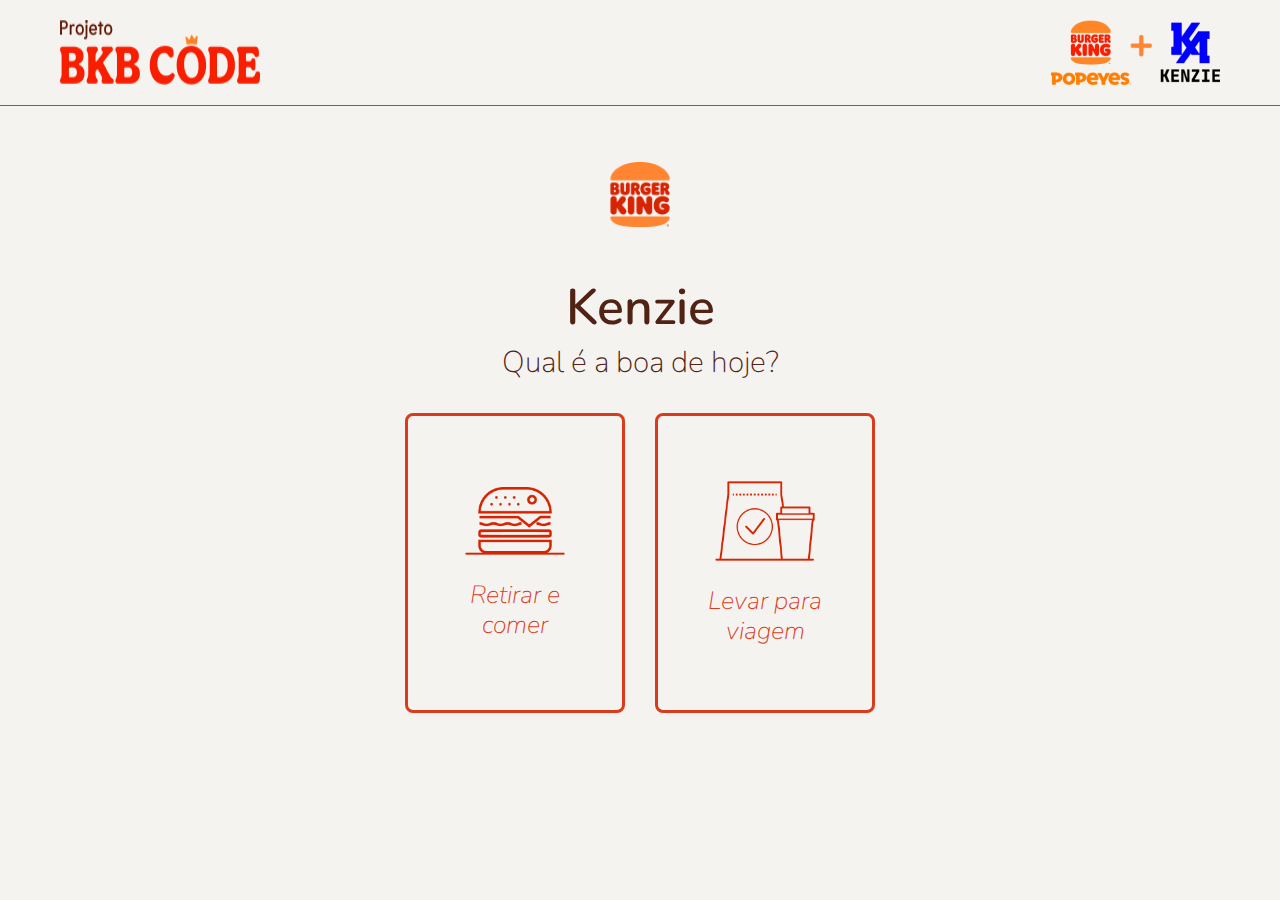
==== bk_totem.html @ 8d559dea "desafio feito" ====
<!DOCTYPE html>
<html lang="pt-br">
<head>
  <meta charset="UTF-8">
  <meta http-equiv="X-UA-Compatible" content="IE=edge">
  <meta name="viewport" content="width=device-width, initial-scale=1.0">
  <link rel="preconnect" href="https://fonts.googleapis.com">
  <link rel="preconnect" href="https://fonts.gstatic.com" crossorigin>
  <link href="https://fonts.googleapis.com/css2?family=Nunito:wght@400;500;700&display=swap" rel="stylesheet">
  <link rel="stylesheet" href="./src/css/reset.css">
  <link rel="stylesheet" href="./src/css/bk_totem.css">
 
  <title>BK-Totem</title>
</head>
<body>

  <header class="cabecalho">
    <div class="container">
      <img src="./src/assets/Projeto BKB Code 1.png" alt="Logo BK Code">
      <img src="./src/assets/Logos 1.png" alt="Logo BKB + Kenzie">
    </div>
  </header>

  <main id="container_principal">
    <img src="./src/assets/bk_logo.png" alt="BK Logo Hamburguer">

    <div id="container_titulo">
      <h1>Kenzie</h1>
      <p>Qual é a boa de hoje?</p>
    </div>

    <section id="section_opcoes">
      <div>
        <img src="./src/assets/hamburguer.png" alt="Imagem de um hambúrguer">
        <p>Retirar e comer</p>
      </div>

      <div>
        <img src="./src/assets/sacola.png" alt="Imagem de uma sacola com um copo para viagem">
        <p>Levar para viagem</p>
      </div>

    </section>
  
  </main>

</body>
</html>
---- src/css/bk_totem.css ----
body {
  background-color: #F5F3F0;
  font-family: 'Nunito', sans-serif;
}

/* CABEÇALHO */
.cabecalho {
  border-bottom: 1px solid #db3b1d;
}

.cabecalho .container {
  display: flex;
  justify-content: space-between;
}

.container {
  max-width: 1330px;
  margin: 0 auto;
  padding: 20px 60px;
}

/*  CONTAINER PRINCIPAL  */
#container_principal {
  display: flex;
  flex-direction: column;
  justify-content: center;
  align-items: center;
  padding: 30px 0;
}

#container_principal > img {
  width: 110px;
  margin-bottom: 10px;
}

#container_titulo {
  color: #502314;
  display: flex;
  flex-direction: column;
  align-items: center;
  margin: 20px 0;
}

#container_titulo > h1 {
  font-weight: 600;
  font-size: 50px;
  margin-bottom: 15px;
}

#container_titulo > p {
  font-weight: 200;
  font-size: 30px;
}

/*  SECTION OPÇOES  */
#section_opcoes {
  display: flex;
}

#section_opcoes > div {
  border: 3px solid #db3b1d;
  border-radius: 8px;
  margin: 15px;
  height: 300px;
  width: 220px;
  display: flex;
  flex-direction: column;
  align-items: center;
  justify-content: center;
}

#section_opcoes > div > img {
  width: 100px;
  margin-bottom: 25px;
}

#section_opcoes > div > p {
  color: #db3b1d;
  font-style: italic;
  font-weight: 200;
  font-size: 25px;
  width: 130px;
  text-align: center;
  line-height: 30px;
}
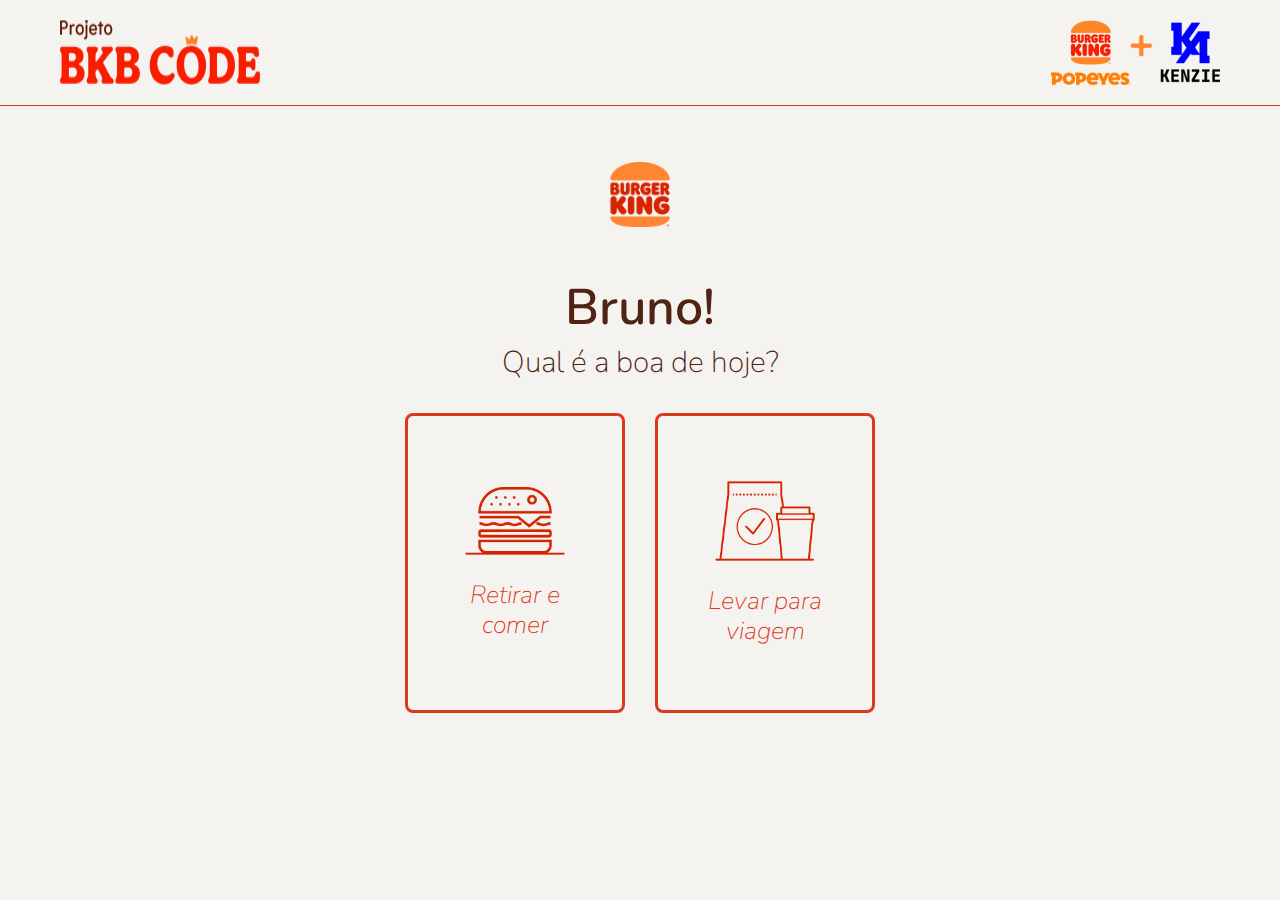
==== commit 732de758: "Alteração em HTML e na parte de footer do css" ====
--- a/bk_totem.html
+++ b/bk_totem.html
@@ -25,7 +25,7 @@
     <img src="./src/assets/bk_logo.png" alt="BK Logo Hamburguer">
 
     <div id="container_titulo">
-      <h1>Kenzie</h1>
+      <h1>Bruno!</h1>
       <p>Qual é a boa de hoje?</p>
     </div>
 
